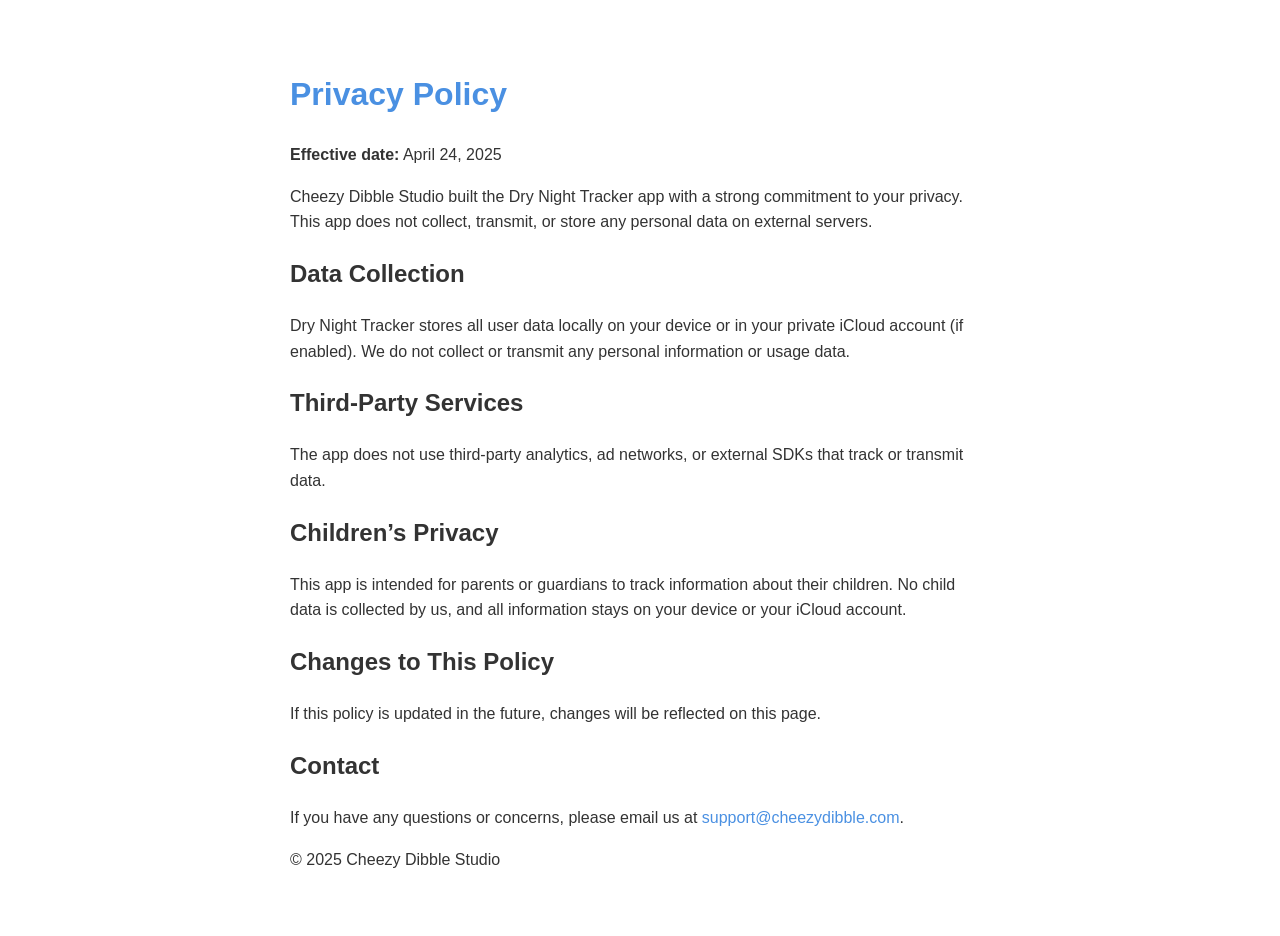
==== privacy.html @ c8c250da "Create privacy.html" ====
<!DOCTYPE html>
<html lang="en">
<head>
  <meta charset="UTF-8" />
  <title>Privacy Policy - Dry Night Tracker</title>
  <meta name="viewport" content="width=device-width, initial-scale=1.0" />
  <style>
    body {
      font-family: -apple-system, BlinkMacSystemFont, "Segoe UI", Roboto, Helvetica, Arial, sans-serif;
      max-width: 700px;
      margin: 2rem auto;
      padding: 1rem;
      line-height: 1.6;
      color: #333;
    }
    h1 {
      color: #4a90e2;
    }
    a {
      color: #4a90e2;
      text-decoration: none;
    }
  </style>
</head>
<body>
  <h1>Privacy Policy</h1>

  <p><strong>Effective date:</strong> April 24, 2025</p>

  <p>Cheezy Dibble Studio built the Dry Night Tracker app with a strong commitment to your privacy. This app does not collect, transmit, or store any personal data on external servers.</p>

  <h2>Data Collection</h2>
  <p>Dry Night Tracker stores all user data locally on your device or in your private iCloud account (if enabled). We do not collect or transmit any personal information or usage data.</p>

  <h2>Third-Party Services</h2>
  <p>The app does not use third-party analytics, ad networks, or external SDKs that track or transmit data.</p>

  <h2>Children’s Privacy</h2>
  <p>This app is intended for parents or guardians to track information about their children. No child data is collected by us, and all information stays on your device or your iCloud account.</p>

  <h2>Changes to This Policy</h2>
  <p>If this policy is updated in the future, changes will be reflected on this page.</p>

  <h2>Contact</h2>
  <p>If you have any questions or concerns, please email us at <a href="mailto:support@cheezydibble.com">support@cheezydibble.com</a>.</p>

  <p>© 2025 Cheezy Dibble Studio</p>
</body>
</html>
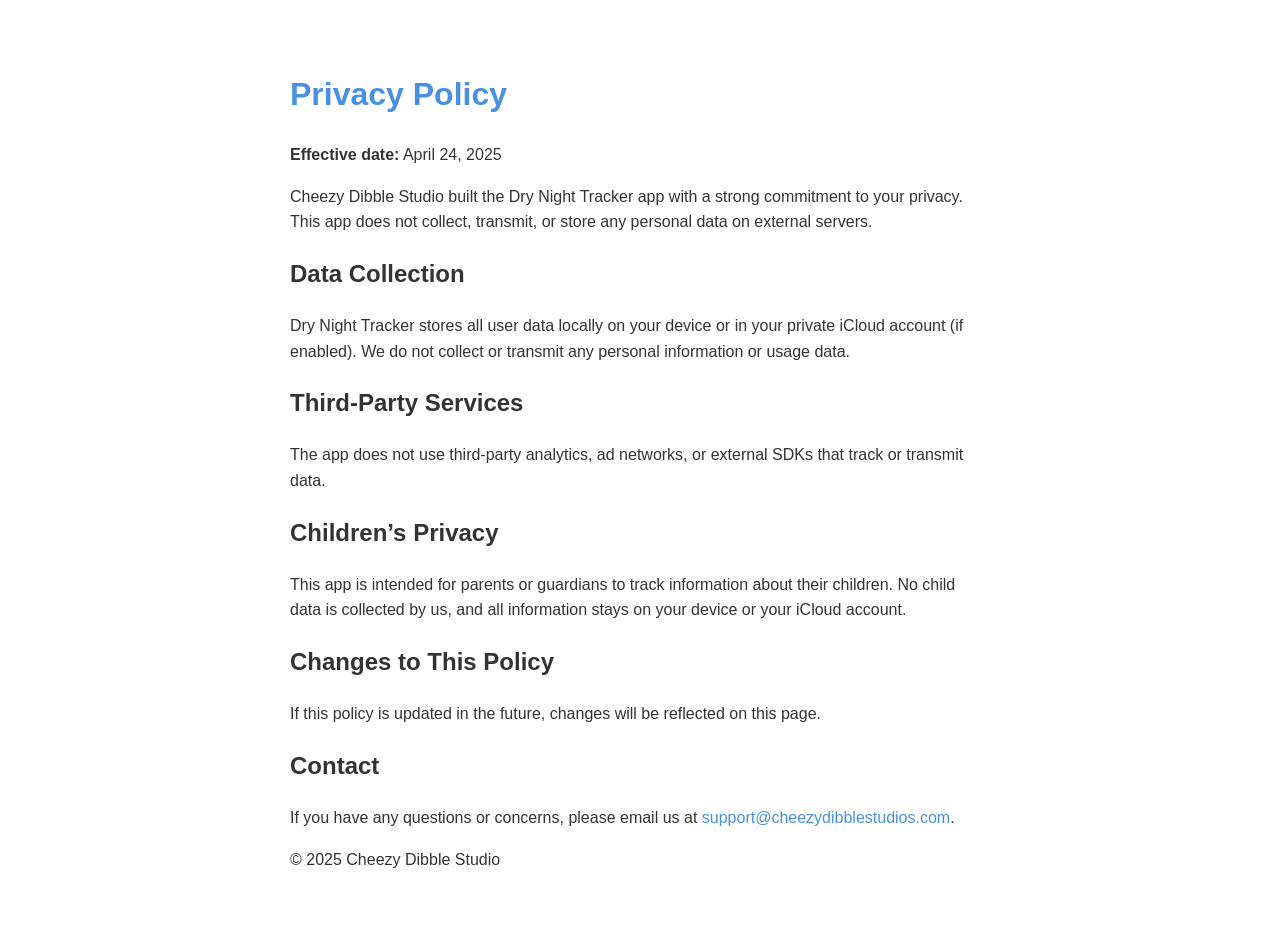
==== commit bc63b996: "Fix contact email in privacy policy" ====
--- a/privacy.html
+++ b/privacy.html
@@ -42,7 +42,7 @@
   <p>If this policy is updated in the future, changes will be reflected on this page.</p>
 
   <h2>Contact</h2>
-  <p>If you have any questions or concerns, please email us at <a href="mailto:support@cheezydibble.com">support@cheezydibble.com</a>.</p>
+  <p>If you have any questions or concerns, please email us at <a href="mailto:support@cheezydibblestudios.com">support@cheezydibblestudios.com</a>.</p>
 
   <p>© 2025 Cheezy Dibble Studio</p>
 </body>
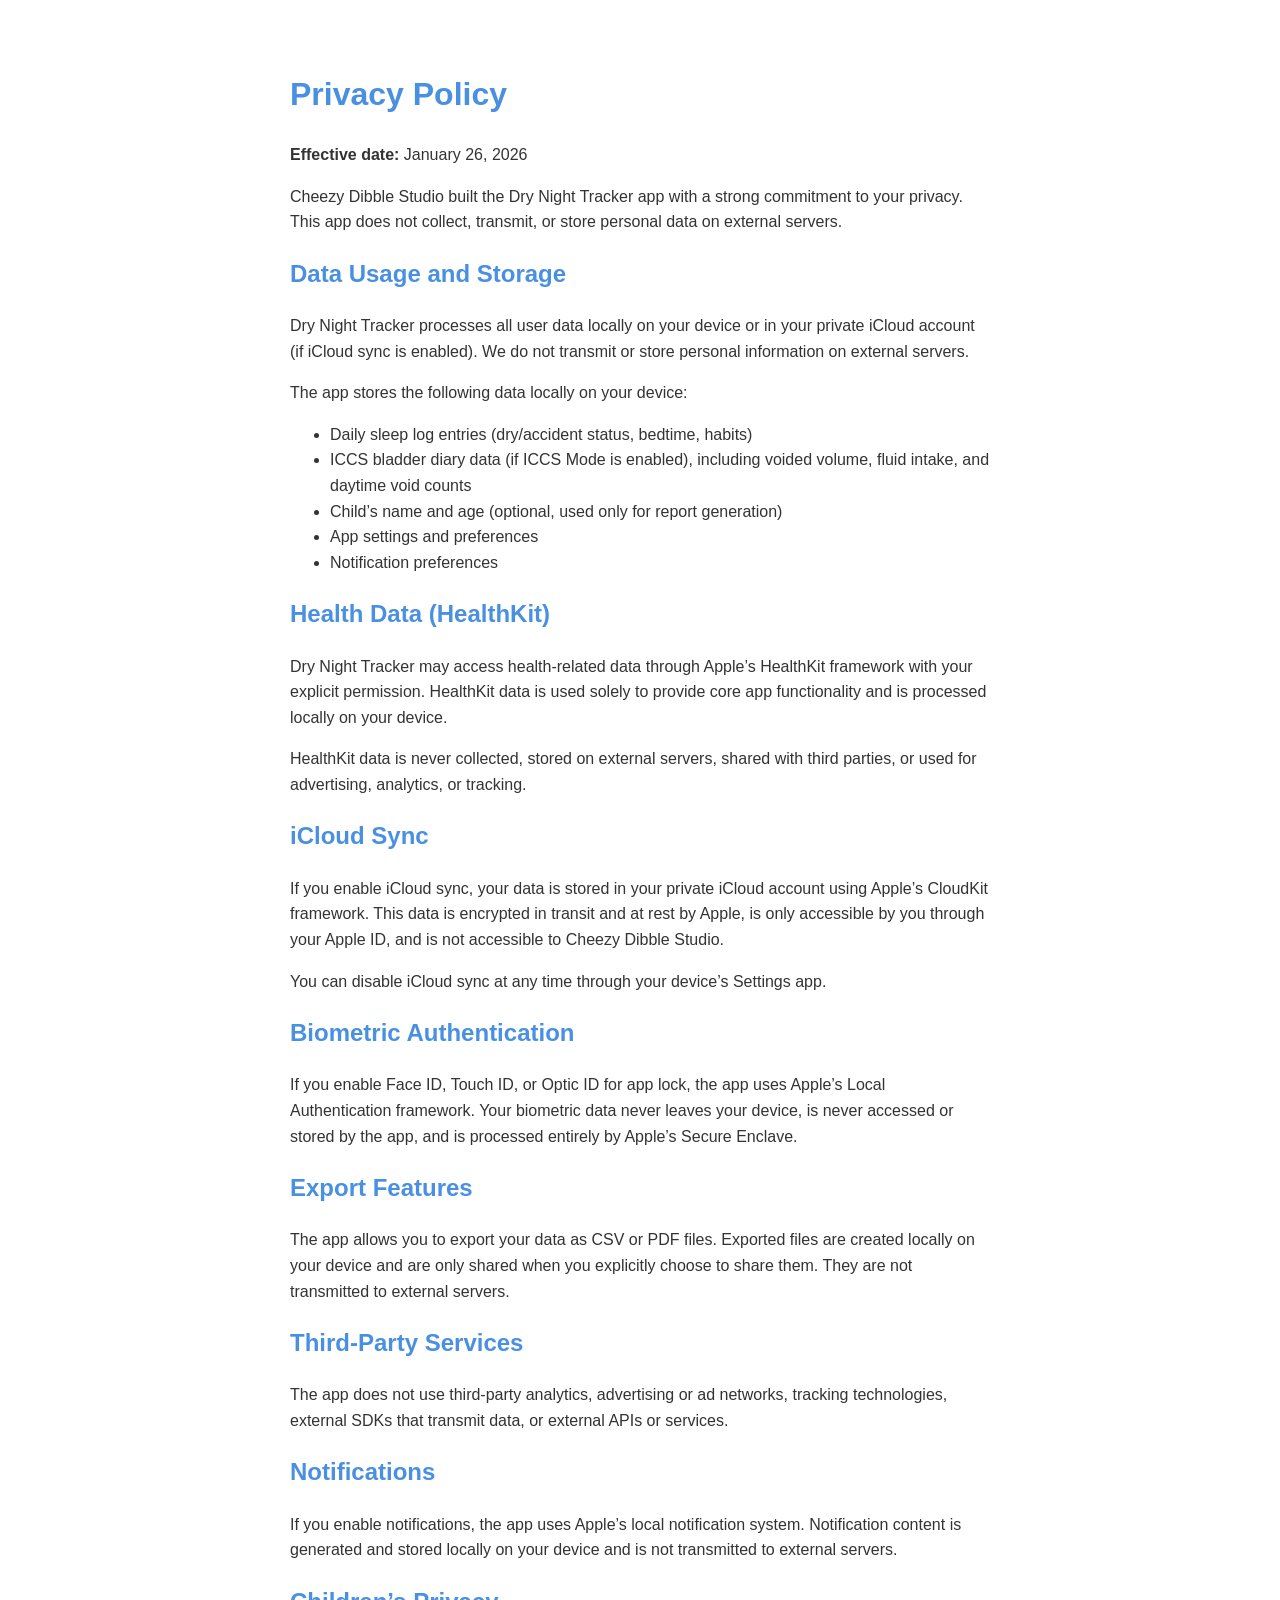
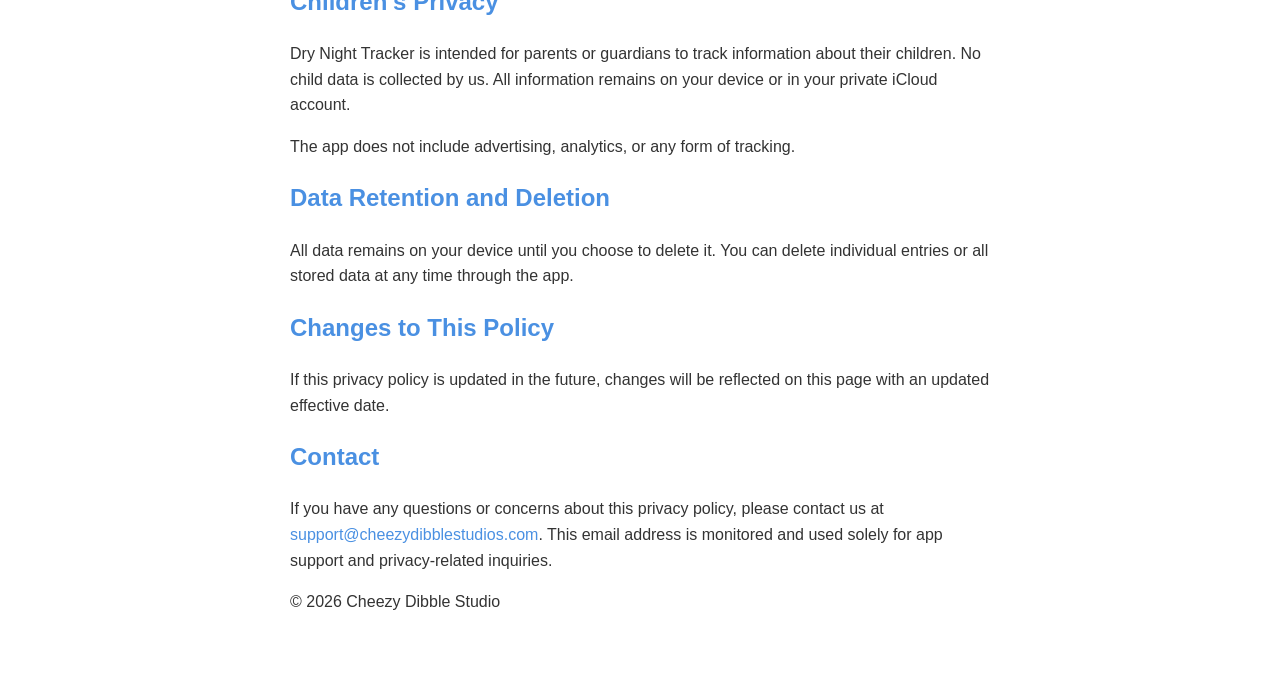
==== commit 84a9ff8a: "Update privacy.html 	•	✅ HealthKit disclosure now explicit and correct 	•	✅ Language matches App St" ====
--- a/privacy.html
+++ b/privacy.html
@@ -13,7 +13,7 @@
       line-height: 1.6;
       color: #333;
     }
-    h1 {
+    h1, h2 {
       color: #4a90e2;
     }
     a {
@@ -23,27 +23,105 @@
   </style>
 </head>
 <body>
+
   <h1>Privacy Policy</h1>
 
-  <p><strong>Effective date:</strong> April 24, 2025</p>
+  <p><strong>Effective date:</strong> January 26, 2026</p>
 
-  <p>Cheezy Dibble Studio built the Dry Night Tracker app with a strong commitment to your privacy. This app does not collect, transmit, or store any personal data on external servers.</p>
+  <p>
+    Cheezy Dibble Studio built the Dry Night Tracker app with a strong commitment to your privacy.
+    This app does not collect, transmit, or store personal data on external servers.
+  </p>
 
-  <h2>Data Collection</h2>
-  <p>Dry Night Tracker stores all user data locally on your device or in your private iCloud account (if enabled). We do not collect or transmit any personal information or usage data.</p>
+  <h2>Data Usage and Storage</h2>
+  <p>
+    Dry Night Tracker processes all user data locally on your device or in your private iCloud account
+    (if iCloud sync is enabled). We do not transmit or store personal information on external servers.
+  </p>
+
+  <p>The app stores the following data locally on your device:</p>
+  <ul>
+    <li>Daily sleep log entries (dry/accident status, bedtime, habits)</li>
+    <li>ICCS bladder diary data (if ICCS Mode is enabled), including voided volume, fluid intake, and daytime void counts</li>
+    <li>Child’s name and age (optional, used only for report generation)</li>
+    <li>App settings and preferences</li>
+    <li>Notification preferences</li>
+  </ul>
+
+  <h2>Health Data (HealthKit)</h2>
+  <p>
+    Dry Night Tracker may access health-related data through Apple’s HealthKit framework with your explicit permission.
+    HealthKit data is used solely to provide core app functionality and is processed locally on your device.
+  </p>
+  <p>
+    HealthKit data is never collected, stored on external servers, shared with third parties,
+    or used for advertising, analytics, or tracking.
+  </p>
+
+  <h2>iCloud Sync</h2>
+  <p>
+    If you enable iCloud sync, your data is stored in your private iCloud account using Apple’s CloudKit framework.
+    This data is encrypted in transit and at rest by Apple, is only accessible by you through your Apple ID,
+    and is not accessible to Cheezy Dibble Studio.
+  </p>
+  <p>
+    You can disable iCloud sync at any time through your device’s Settings app.
+  </p>
+
+  <h2>Biometric Authentication</h2>
+  <p>
+    If you enable Face ID, Touch ID, or Optic ID for app lock, the app uses Apple’s Local Authentication framework.
+    Your biometric data never leaves your device, is never accessed or stored by the app,
+    and is processed entirely by Apple’s Secure Enclave.
+  </p>
+
+  <h2>Export Features</h2>
+  <p>
+    The app allows you to export your data as CSV or PDF files. Exported files are created locally on your device
+    and are only shared when you explicitly choose to share them. They are not transmitted to external servers.
+  </p>
 
   <h2>Third-Party Services</h2>
-  <p>The app does not use third-party analytics, ad networks, or external SDKs that track or transmit data.</p>
+  <p>
+    The app does not use third-party analytics, advertising or ad networks, tracking technologies,
+    external SDKs that transmit data, or external APIs or services.
+  </p>
+
+  <h2>Notifications</h2>
+  <p>
+    If you enable notifications, the app uses Apple’s local notification system.
+    Notification content is generated and stored locally on your device and is not transmitted to external servers.
+  </p>
 
   <h2>Children’s Privacy</h2>
-  <p>This app is intended for parents or guardians to track information about their children. No child data is collected by us, and all information stays on your device or your iCloud account.</p>
+  <p>
+    Dry Night Tracker is intended for parents or guardians to track information about their children.
+    No child data is collected by us. All information remains on your device or in your private iCloud account.
+  </p>
+  <p>
+    The app does not include advertising, analytics, or any form of tracking.
+  </p>
+
+  <h2>Data Retention and Deletion</h2>
+  <p>
+    All data remains on your device until you choose to delete it.
+    You can delete individual entries or all stored data at any time through the app.
+  </p>
 
   <h2>Changes to This Policy</h2>
-  <p>If this policy is updated in the future, changes will be reflected on this page.</p>
+  <p>
+    If this privacy policy is updated in the future, changes will be reflected on this page
+    with an updated effective date.
+  </p>
 
   <h2>Contact</h2>
-  <p>If you have any questions or concerns, please email us at <a href="mailto:support@cheezydibblestudios.com">support@cheezydibblestudios.com</a>.</p>
+  <p>
+    If you have any questions or concerns about this privacy policy, please contact us at
+    <a href="mailto:support@cheezydibblestudios.com">support@cheezydibblestudios.com</a>.
+    This email address is monitored and used solely for app support and privacy-related inquiries.
+  </p>
 
-  <p>© 2025 Cheezy Dibble Studio</p>
+  <p>© 2026 Cheezy Dibble Studio</p>
+
 </body>
 </html>
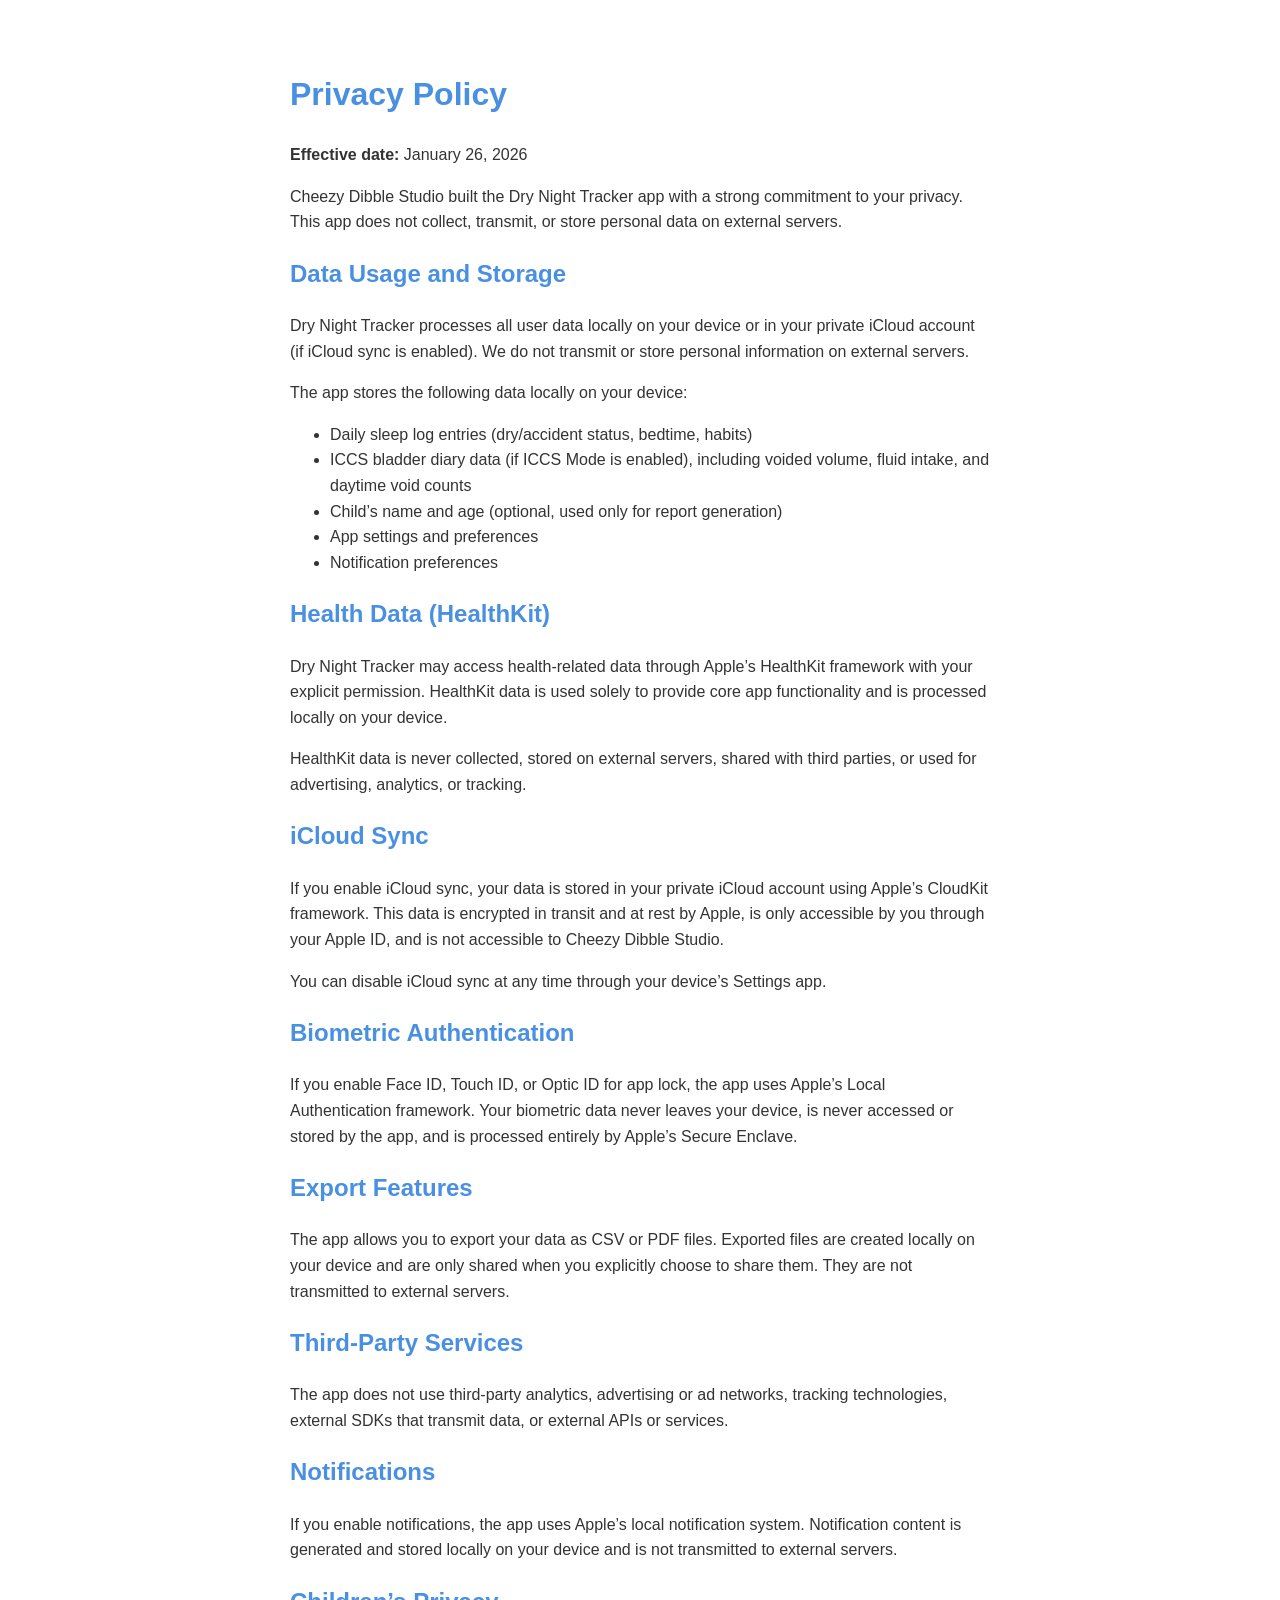
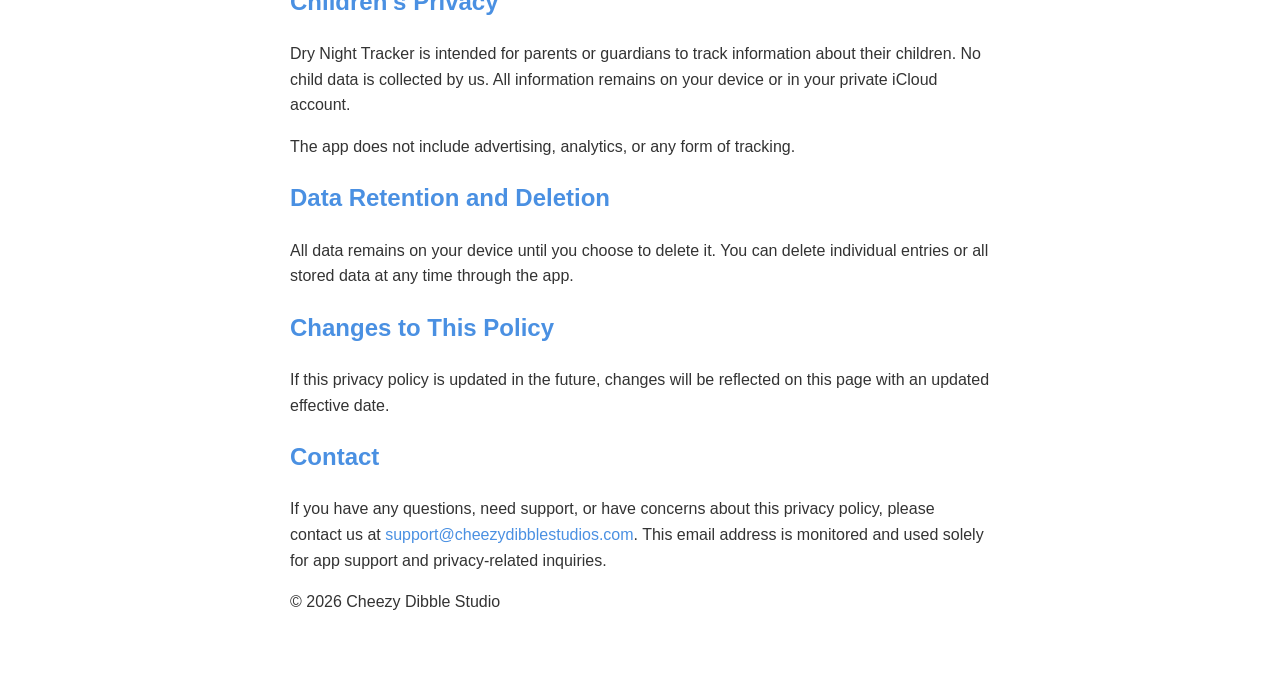
==== commit 9cdffbf3: "Update privacy.html Tweak Contact wording" ====
--- a/privacy.html
+++ b/privacy.html
@@ -116,7 +116,7 @@
 
   <h2>Contact</h2>
   <p>
-    If you have any questions or concerns about this privacy policy, please contact us at
+    If you have any questions, need support, or have concerns about this privacy policy, please contact us at
     <a href="mailto:support@cheezydibblestudios.com">support@cheezydibblestudios.com</a>.
     This email address is monitored and used solely for app support and privacy-related inquiries.
   </p>
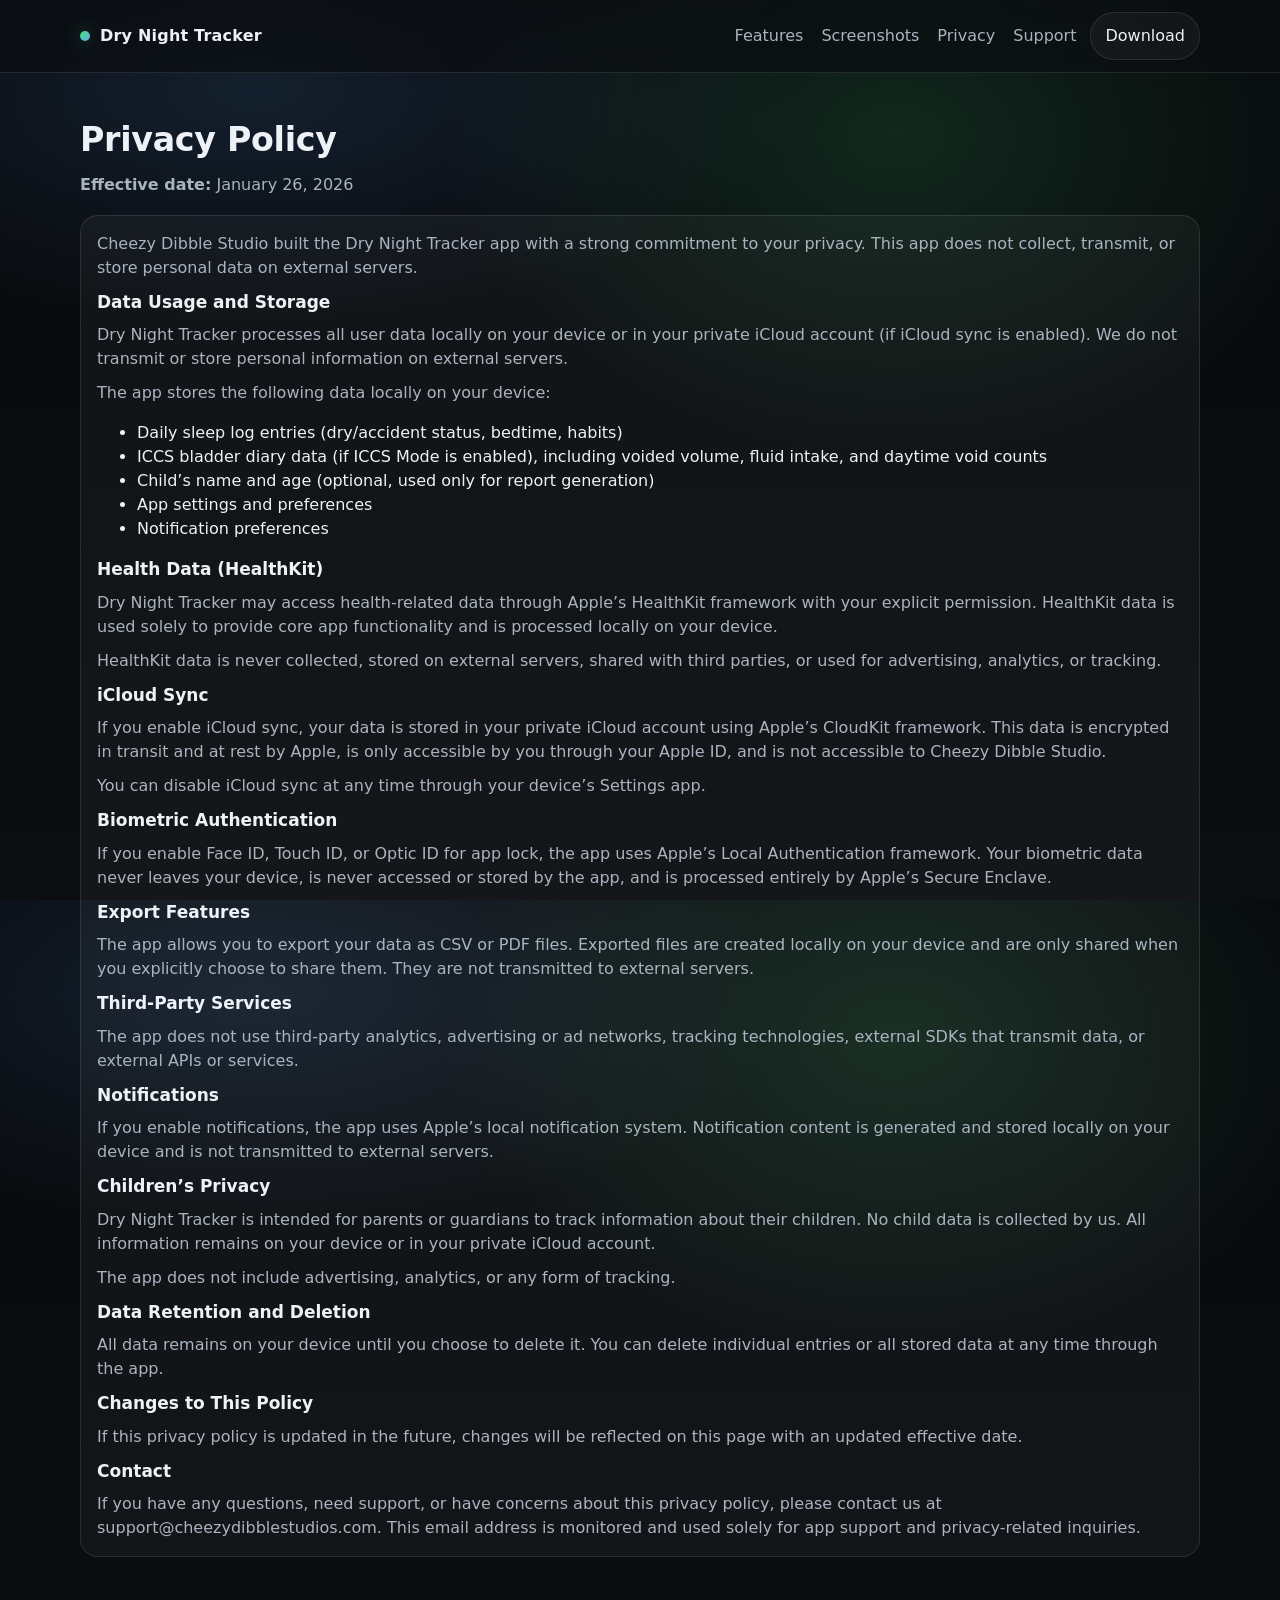
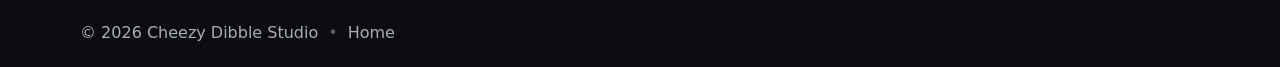
==== commit cb58e86c: "Update privacy.html Match theme" ====
--- a/privacy.html
+++ b/privacy.html
@@ -1,127 +1,148 @@
-<!DOCTYPE html>
+<!doctype html>
 <html lang="en">
 <head>
-  <meta charset="UTF-8" />
-  <title>Privacy Policy - Dry Night Tracker</title>
-  <meta name="viewport" content="width=device-width, initial-scale=1.0" />
-  <style>
-    body {
-      font-family: -apple-system, BlinkMacSystemFont, "Segoe UI", Roboto, Helvetica, Arial, sans-serif;
-      max-width: 700px;
-      margin: 2rem auto;
-      padding: 1rem;
-      line-height: 1.6;
-      color: #333;
-    }
-    h1, h2 {
-      color: #4a90e2;
-    }
-    a {
-      color: #4a90e2;
-      text-decoration: none;
-    }
-  </style>
+  <meta charset="utf-8" />
+  <title>Privacy Policy — Dry Night Tracker</title>
+  <meta name="viewport" content="width=device-width,initial-scale=1" />
+  <meta name="description" content="Privacy Policy for Dry Night Tracker" />
+  <link rel="stylesheet" href="styles.css" />
 </head>
+
 <body>
+  <!-- Navigation -->
+  <header class="nav">
+    <div class="container nav-inner">
+      <a class="brand" href="index.html" aria-label="Dry Night Tracker home">
+        <span class="brand-dot"></span>
+        <span>Dry Night Tracker</span>
+      </a>
 
-  <h1>Privacy Policy</h1>
+      <nav class="nav-links" aria-label="Primary">
+        <a href="index.html#features">Features</a>
+        <a href="index.html#screenshots">Screenshots</a>
+        <a href="privacy.html">Privacy</a>
+        <a href="index.html#support">Support</a>
+      </nav>
 
-  <p><strong>Effective date:</strong> January 26, 2026</p>
+      <a class="ghost small" href="index.html#download">Download</a>
+    </div>
+  </header>
 
-  <p>
-    Cheezy Dibble Studio built the Dry Night Tracker app with a strong commitment to your privacy.
-    This app does not collect, transmit, or store personal data on external servers.
-  </p>
+  <!-- Main content -->
+  <main class="section">
+    <div class="container">
+      <div class="section-head">
+        <h2>Privacy Policy</h2>
+        <p><strong>Effective date:</strong> January 26, 2026</p>
+      </div>
 
-  <h2>Data Usage and Storage</h2>
-  <p>
-    Dry Night Tracker processes all user data locally on your device or in your private iCloud account
-    (if iCloud sync is enabled). We do not transmit or store personal information on external servers.
-  </p>
+      <div class="panel">
+        <p>
+          Cheezy Dibble Studio built the Dry Night Tracker app with a strong commitment to your privacy.
+          This app does not collect, transmit, or store personal data on external servers.
+        </p>
 
-  <p>The app stores the following data locally on your device:</p>
-  <ul>
-    <li>Daily sleep log entries (dry/accident status, bedtime, habits)</li>
-    <li>ICCS bladder diary data (if ICCS Mode is enabled), including voided volume, fluid intake, and daytime void counts</li>
-    <li>Child’s name and age (optional, used only for report generation)</li>
-    <li>App settings and preferences</li>
-    <li>Notification preferences</li>
-  </ul>
+        <h3>Data Usage and Storage</h3>
+        <p>
+          Dry Night Tracker processes all user data locally on your device or in your private iCloud account
+          (if iCloud sync is enabled). We do not transmit or store personal information on external servers.
+        </p>
 
-  <h2>Health Data (HealthKit)</h2>
-  <p>
-    Dry Night Tracker may access health-related data through Apple’s HealthKit framework with your explicit permission.
-    HealthKit data is used solely to provide core app functionality and is processed locally on your device.
-  </p>
-  <p>
-    HealthKit data is never collected, stored on external servers, shared with third parties,
-    or used for advertising, analytics, or tracking.
-  </p>
+        <p>The app stores the following data locally on your device:</p>
+        <ul>
+          <li>Daily sleep log entries (dry/accident status, bedtime, habits)</li>
+          <li>ICCS bladder diary data (if ICCS Mode is enabled), including voided volume, fluid intake, and daytime void counts</li>
+          <li>Child’s name and age (optional, used only for report generation)</li>
+          <li>App settings and preferences</li>
+          <li>Notification preferences</li>
+        </ul>
 
-  <h2>iCloud Sync</h2>
-  <p>
-    If you enable iCloud sync, your data is stored in your private iCloud account using Apple’s CloudKit framework.
-    This data is encrypted in transit and at rest by Apple, is only accessible by you through your Apple ID,
-    and is not accessible to Cheezy Dibble Studio.
-  </p>
-  <p>
-    You can disable iCloud sync at any time through your device’s Settings app.
-  </p>
+        <h3>Health Data (HealthKit)</h3>
+        <p>
+          Dry Night Tracker may access health-related data through Apple’s HealthKit framework with your explicit permission.
+          HealthKit data is used solely to provide core app functionality and is processed locally on your device.
+        </p>
+        <p>
+          HealthKit data is never collected, stored on external servers, shared with third parties,
+          or used for advertising, analytics, or tracking.
+        </p>
 
-  <h2>Biometric Authentication</h2>
-  <p>
-    If you enable Face ID, Touch ID, or Optic ID for app lock, the app uses Apple’s Local Authentication framework.
-    Your biometric data never leaves your device, is never accessed or stored by the app,
-    and is processed entirely by Apple’s Secure Enclave.
-  </p>
+        <h3>iCloud Sync</h3>
+        <p>
+          If you enable iCloud sync, your data is stored in your private iCloud account using Apple’s CloudKit framework.
+          This data is encrypted in transit and at rest by Apple, is only accessible by you through your Apple ID,
+          and is not accessible to Cheezy Dibble Studio.
+        </p>
+        <p>
+          You can disable iCloud sync at any time through your device’s Settings app.
+        </p>
 
-  <h2>Export Features</h2>
-  <p>
-    The app allows you to export your data as CSV or PDF files. Exported files are created locally on your device
-    and are only shared when you explicitly choose to share them. They are not transmitted to external servers.
-  </p>
+        <h3>Biometric Authentication</h3>
+        <p>
+          If you enable Face ID, Touch ID, or Optic ID for app lock, the app uses Apple’s Local Authentication framework.
+          Your biometric data never leaves your device, is never accessed or stored by the app,
+          and is processed entirely by Apple’s Secure Enclave.
+        </p>
 
-  <h2>Third-Party Services</h2>
-  <p>
-    The app does not use third-party analytics, advertising or ad networks, tracking technologies,
-    external SDKs that transmit data, or external APIs or services.
-  </p>
+        <h3>Export Features</h3>
+        <p>
+          The app allows you to export your data as CSV or PDF files. Exported files are created locally on your device
+          and are only shared when you explicitly choose to share them. They are not transmitted to external servers.
+        </p>
 
-  <h2>Notifications</h2>
-  <p>
-    If you enable notifications, the app uses Apple’s local notification system.
-    Notification content is generated and stored locally on your device and is not transmitted to external servers.
-  </p>
+        <h3>Third-Party Services</h3>
+        <p>
+          The app does not use third-party analytics, advertising or ad networks, tracking technologies,
+          external SDKs that transmit data, or external APIs or services.
+        </p>
 
-  <h2>Children’s Privacy</h2>
-  <p>
-    Dry Night Tracker is intended for parents or guardians to track information about their children.
-    No child data is collected by us. All information remains on your device or in your private iCloud account.
-  </p>
-  <p>
-    The app does not include advertising, analytics, or any form of tracking.
-  </p>
+        <h3>Notifications</h3>
+        <p>
+          If you enable notifications, the app uses Apple’s local notification system.
+          Notification content is generated and stored locally on your device and is not transmitted to external servers.
+        </p>
 
-  <h2>Data Retention and Deletion</h2>
-  <p>
-    All data remains on your device until you choose to delete it.
-    You can delete individual entries or all stored data at any time through the app.
-  </p>
+        <h3>Children’s Privacy</h3>
+        <p>
+          Dry Night Tracker is intended for parents or guardians to track information about their children.
+          No child data is collected by us. All information remains on your device or in your private iCloud account.
+        </p>
+        <p>
+          The app does not include advertising, analytics, or any form of tracking.
+        </p>
 
-  <h2>Changes to This Policy</h2>
-  <p>
-    If this privacy policy is updated in the future, changes will be reflected on this page
-    with an updated effective date.
-  </p>
+        <h3>Data Retention and Deletion</h3>
+        <p>
+          All data remains on your device until you choose to delete it.
+          You can delete individual entries or all stored data at any time through the app.
+        </p>
 
-  <h2>Contact</h2>
-  <p>
-    If you have any questions, need support, or have concerns about this privacy policy, please contact us at
-    <a href="mailto:support@cheezydibblestudios.com">support@cheezydibblestudios.com</a>.
-    This email address is monitored and used solely for app support and privacy-related inquiries.
-  </p>
+        <h3>Changes to This Policy</h3>
+        <p>
+          If this privacy policy is updated in the future, changes will be reflected on this page
+          with an updated effective date.
+        </p>
 
-  <p>© 2026 Cheezy Dibble Studio</p>
+        <h3>Contact</h3>
+        <p>
+          If you have any questions, need support, or have concerns about this privacy policy,
+          please contact us at
+          <a href="mailto:support@cheezydibblestudios.com">support@cheezydibblestudios.com</a>.
+          This email address is monitored and used solely for app support and privacy-related inquiries.
+        </p>
+      </div>
+    </div>
+  </main>
 
+  <!-- Footer -->
+  <footer class="footer">
+    <div class="container footer-inner">
+      <span>© 2026 Cheezy Dibble Studio</span>
+      <span class="sep">•</span>
+      <a href="index.html">Home</a>
+    </div>
+  </footer>
+
+  <script src="script.js"></script>
 </body>
 </html>
--- a/styles.css
+++ b/styles.css
@@ -0,0 +1,306 @@
+:root{
+  --bg:#0b0d10;
+  --panel:#12161c;
+  --panel2:#0f1318;
+  --text:#eef2f7;
+  --muted:#a9b4c0;
+  --border:rgba(255,255,255,.10);
+  --accent:#4ade80; /* calm green */
+  --accent2:#60a5fa; /* soft blue */
+  --shadow: 0 18px 60px rgba(0,0,0,.45);
+  --radius: 18px;
+}
+
+*{ box-sizing:border-box; }
+html,body{ height:100%; }
+body{
+  margin:0;
+  font: 16px/1.5 ui-sans-serif, system-ui, -apple-system, Segoe UI, Roboto, Helvetica, Arial, "Apple Color Emoji","Segoe UI Emoji";
+  color:var(--text);
+  background:
+    radial-gradient(900px 400px at 20% 10%, rgba(96,165,250,.14), transparent 60%),
+    radial-gradient(700px 500px at 70% 15%, rgba(74,222,128,.14), transparent 65%),
+    linear-gradient(180deg, #07090c, var(--bg));
+}
+
+a{ color:inherit; text-decoration:none; }
+a:hover{ text-decoration:underline; text-underline-offset:3px; }
+
+.container{
+  width:min(1120px, 92vw);
+  margin:0 auto;
+}
+
+.nav{
+  position:sticky;
+  top:0;
+  z-index:50;
+  backdrop-filter: blur(14px);
+  background: rgba(11,13,16,.65);
+  border-bottom:1px solid var(--border);
+}
+.nav-inner{
+  display:flex;
+  align-items:center;
+  gap:14px;
+  padding:12px 0;
+}
+.brand{
+  display:flex;
+  align-items:center;
+  gap:10px;
+  font-weight:650;
+  letter-spacing:.2px;
+}
+.brand-dot{
+  width:10px;height:10px;border-radius:50%;
+  background: radial-gradient(circle at 30% 30%, var(--accent), var(--accent2));
+  box-shadow: 0 0 18px rgba(74,222,128,.35);
+}
+.nav-links{
+  margin-left:auto;
+  display:flex;
+  gap:18px;
+}
+.nav-links a{ color:var(--muted); }
+.nav-links a:hover{ color:var(--text); text-decoration:none; }
+
+.cta{
+  display:inline-flex;
+  align-items:center;
+  justify-content:center;
+  padding:11px 14px;
+  border-radius:999px;
+  background: linear-gradient(135deg, rgba(74,222,128,.95), rgba(96,165,250,.95));
+  color:#081018;
+  font-weight:700;
+  box-shadow: 0 18px 50px rgba(74,222,128,.16);
+  border:1px solid rgba(255,255,255,.12);
+}
+.cta.small{ padding:9px 12px; margin-left:10px; }
+
+.ghost{
+  display:inline-flex;
+  align-items:center;
+  justify-content:center;
+  padding:11px 14px;
+  border-radius:999px;
+  border:1px solid var(--border);
+  background: rgba(255,255,255,.04);
+  color:var(--text);
+}
+.ghost:hover{ background: rgba(255,255,255,.06); text-decoration:none; }
+
+.menu{
+  display:none;
+  margin-left:6px;
+  background:transparent;
+  border:1px solid var(--border);
+  border-radius:12px;
+  padding:10px;
+  cursor:pointer;
+}
+.menu span{
+  display:block;
+  width:18px;height:2px;
+  background:rgba(255,255,255,.75);
+  margin:3px 0;
+}
+
+.mobile{
+  border-top:1px solid var(--border);
+  padding:10px 0 16px;
+}
+.mobile a{
+  display:block;
+  padding:12px 0;
+  color:var(--muted);
+}
+.mobile a.cta{ width:fit-content; margin-top:8px; }
+
+.hero{
+  padding:54px 0 26px;
+}
+.hero-grid{
+  display:grid;
+  grid-template-columns: 1.05fr .95fr;
+  gap:34px;
+  align-items:center;
+}
+h1{
+  margin:0 0 10px;
+  font-size: clamp(30px, 3.7vw, 52px);
+  line-height:1.05;
+  letter-spacing:-.6px;
+}
+.sub{
+  margin:0 0 18px;
+  color:var(--muted);
+  font-size: 18px;
+  max-width: 54ch;
+}
+.hero-actions{
+  display:flex;
+  gap:12px;
+  flex-wrap:wrap;
+  margin:18px 0 18px;
+}
+.bullets{
+  margin:0;
+  padding-left:18px;
+  color:var(--muted);
+}
+.bullets li{ margin:6px 0; }
+
+.hero-media{
+  display:grid;
+  gap:14px;
+  justify-items:end;
+}
+.device{
+  width:min(430px, 100%);
+  border-radius: 28px;
+  background: rgba(255,255,255,.03);
+  border:1px solid var(--border);
+  box-shadow: var(--shadow);
+  padding:12px;
+}
+.device img{
+  display:block;
+  width:100%;
+  height:auto;
+  border-radius: 20px;
+}
+.device.secondary{
+  width:min(430px, 92%);
+  opacity:.92;
+  transform: translateY(-4px);
+}
+
+.section{
+  padding:42px 0;
+}
+.section.alt{
+  background: linear-gradient(180deg, rgba(255,255,255,.03), rgba(255,255,255,.01));
+  border-top:1px solid var(--border);
+  border-bottom:1px solid var(--border);
+}
+.section-head{
+  margin-bottom:18px;
+}
+.section-head h2{
+  margin:0 0 8px;
+  font-size: clamp(22px, 2.6vw, 34px);
+  letter-spacing:-.3px;
+}
+.section-head p{
+  margin:0;
+  color:var(--muted);
+  max-width: 70ch;
+}
+
+.cards{
+  display:grid;
+  grid-template-columns: repeat(3, 1fr);
+  gap:14px;
+  margin-top:18px;
+}
+.card{
+  background: rgba(255,255,255,.04);
+  border:1px solid var(--border);
+  border-radius: var(--radius);
+  padding:16px;
+}
+.card h3{ margin:0 0 6px; font-size: 17px; }
+.card p{ margin:0; color:var(--muted); }
+
+.gallery{
+  display:grid;
+  grid-template-columns: repeat(5, 1fr);
+  gap:12px;
+  margin-top:18px;
+}
+figure{
+  margin:0;
+  background: rgba(255,255,255,.03);
+  border:1px solid var(--border);
+  border-radius: 16px;
+  padding:10px;
+}
+figure img{
+  width:100%;
+  height:auto;
+  border-radius: 12px;
+  display:block;
+}
+figcaption{
+  margin-top:8px;
+  color:var(--muted);
+  font-size: 13px;
+  text-align:center;
+}
+
+.two-col{
+  display:grid;
+  grid-template-columns: 1fr 1fr;
+  gap:14px;
+  margin-top:18px;
+}
+.panel{
+  background: rgba(255,255,255,.04);
+  border:1px solid var(--border);
+  border-radius: var(--radius);
+  padding:16px;
+}
+.panel h3{ margin:0 0 8px; font-size: 17px; }
+.panel p{ margin:0 0 10px; color:var(--muted); }
+.panel p:last-child{ margin-bottom:0; }
+
+.support{
+  display:grid;
+  grid-template-columns: 1fr 1fr;
+  gap:14px;
+  margin-top:18px;
+}
+.support ul{
+  margin:0;
+  padding-left:18px;
+  color:var(--muted);
+}
+.support li{ margin:8px 0; }
+
+.footer-cta{
+  margin-top:18px;
+  display:flex;
+  gap:12px;
+  flex-wrap:wrap;
+}
+
+.fine{ font-size: 13px; color: rgba(238,242,247,.68); }
+
+.footer{
+  padding:22px 0;
+}
+.footer-inner{
+  display:flex;
+  gap:10px;
+  align-items:center;
+  color: rgba(238,242,247,.70);
+}
+.sep{ opacity:.5; }
+
+@media (max-width: 980px){
+  .hero-grid{ grid-template-columns: 1fr; }
+  .hero-media{ justify-items:start; }
+  .gallery{ grid-template-columns: repeat(2, 1fr); }
+  .cards{ grid-template-columns: repeat(2, 1fr); }
+}
+@media (max-width: 640px){
+  .nav-links{ display:none; }
+  .cta.small{ display:none; }
+  .menu{ display:block; margin-left:auto; }
+  .cards{ grid-template-columns: 1fr; }
+  .two-col{ grid-template-columns: 1fr; }
+  .support{ grid-template-columns: 1fr; }
+  .gallery{ grid-template-columns: 1fr; }
+}
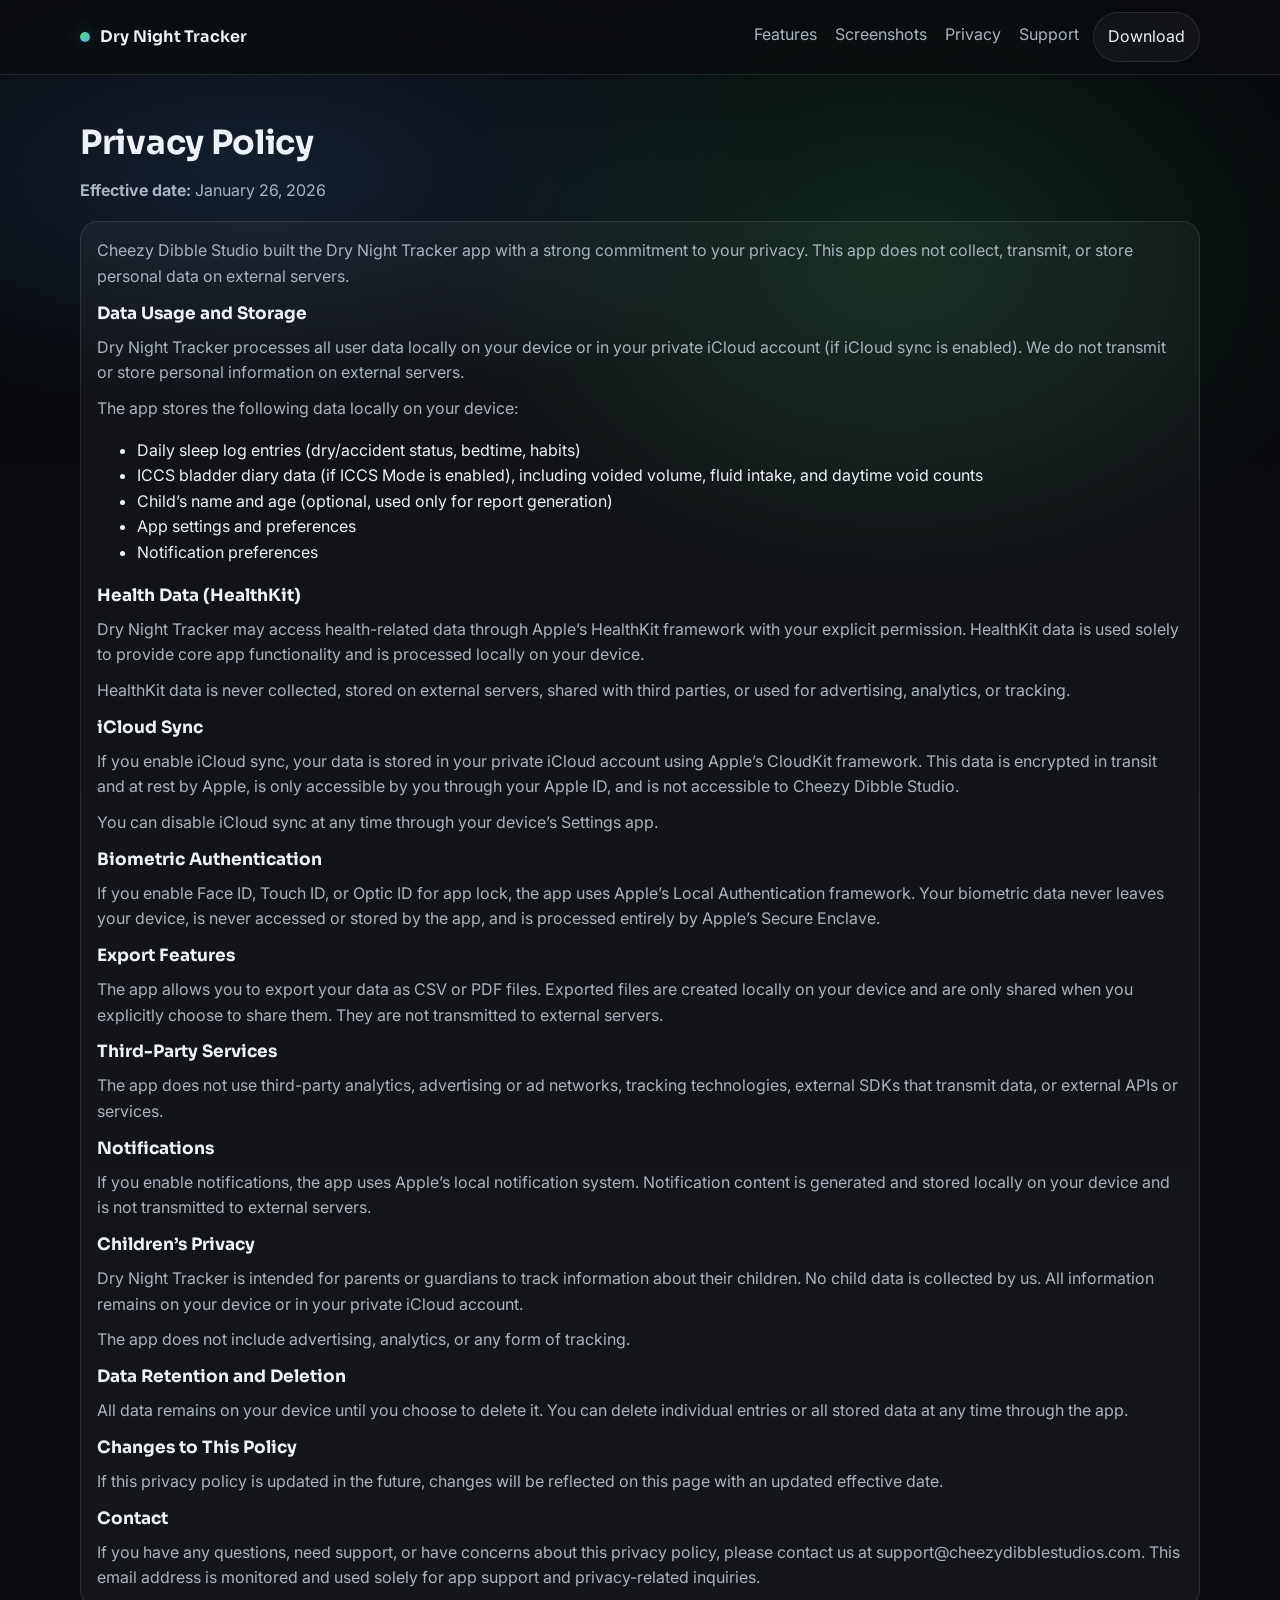
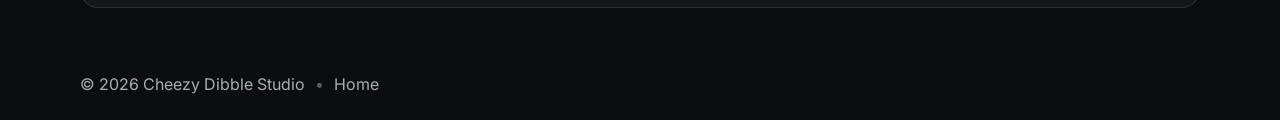
==== commit 5f2dbcaa: "Revamp landing page: device frames, fonts, FAQ, scrollspy, SEO - Add iPhone/iPad device-frame hero m" ====
--- a/privacy.html
+++ b/privacy.html
@@ -5,6 +5,10 @@
   <title>Privacy Policy — Dry Night Tracker</title>
   <meta name="viewport" content="width=device-width,initial-scale=1" />
   <meta name="description" content="Privacy Policy for Dry Night Tracker" />
+  <link rel="preconnect" href="https://fonts.googleapis.com">
+  <link rel="preconnect" href="https://fonts.gstatic.com" crossorigin>
+  <link rel="stylesheet" href="https://fonts.googleapis.com/css2?family=Inter:wght@400;500;600&family=Sora:wght@600;700;800&display=swap">
+  <meta name="theme-color" content="#0b0d10" />
   <link rel="stylesheet" href="styles.css" />
 </head>
 
--- a/styles.css
+++ b/styles.css
@@ -12,15 +12,28 @@
 }
 
 *{ box-sizing:border-box; }
-html,body{ height:100%; }
+html{
+  /* leave room for the sticky header when jumping to anchors */
+  scroll-padding-top: 76px;
+}
+@media (prefers-reduced-motion: no-preference){
+  html{ scroll-behavior: smooth; }
+}
 body{
+  min-height:100%;
   margin:0;
-  font: 16px/1.5 ui-sans-serif, system-ui, -apple-system, Segoe UI, Roboto, Helvetica, Arial, "Apple Color Emoji","Segoe UI Emoji";
+  font: 16px/1.6 "Inter", ui-sans-serif, system-ui, -apple-system, Segoe UI, Roboto, Helvetica, Arial, "Apple Color Emoji","Segoe UI Emoji";
+  -webkit-font-smoothing: antialiased;
   color:var(--text);
   background:
     radial-gradient(900px 400px at 20% 10%, rgba(96,165,250,.14), transparent 60%),
     radial-gradient(700px 500px at 70% 15%, rgba(74,222,128,.14), transparent 65%),
     linear-gradient(180deg, #07090c, var(--bg));
+}
+
+h1,h2,h3,.brand{
+  font-family: "Sora", ui-sans-serif, system-ui, -apple-system, Segoe UI, Roboto, sans-serif;
+  font-weight:700;
 }
 
 a{ color:inherit; text-decoration:none; }
@@ -62,8 +75,22 @@
   display:flex;
   gap:18px;
 }
-.nav-links a{ color:var(--muted); }
+.nav-links a{
+  position:relative;
+  color:var(--muted);
+  padding-bottom:4px;
+  transition: color .2s ease;
+}
 .nav-links a:hover{ color:var(--text); text-decoration:none; }
+.nav-links a.active{ color:var(--text); }
+.nav-links a.active::after{
+  content:"";
+  position:absolute;
+  left:0; right:0; bottom:-2px;
+  height:2px;
+  border-radius:2px;
+  background: linear-gradient(90deg, var(--accent), var(--accent2));
+}
 
 .cta{
   display:inline-flex;
@@ -91,6 +118,15 @@
 }
 .ghost:hover{ background: rgba(255,255,255,.06); text-decoration:none; }
 
+.badge-link{
+  display:inline-flex;
+  align-items:center;
+  border-radius:12px;
+  transition: transform .15s ease, filter .15s ease;
+}
+.badge-link:hover{ transform: translateY(-2px); filter: brightness(1.08); text-decoration:none; }
+.badge-link img{ display:block; height:52px; width:auto; }
+
 .menu{
   display:none;
   margin-left:6px;
@@ -145,6 +181,31 @@
   flex-wrap:wrap;
   margin:18px 0 18px;
 }
+.trust{
+  list-style:none;
+  margin:0 0 18px;
+  padding:0;
+  display:flex;
+  flex-wrap:wrap;
+  gap:8px 18px;
+}
+.trust li{
+  display:inline-flex;
+  align-items:center;
+  gap:7px;
+  color:var(--text);
+  font-size:14px;
+  font-weight:500;
+}
+.trust svg{
+  width:16px; height:16px;
+  fill:none;
+  stroke:var(--accent);
+  stroke-width:2.4;
+  stroke-linecap:round;
+  stroke-linejoin:round;
+}
+
 .bullets{
   margin:0;
   padding-left:18px;
@@ -153,28 +214,66 @@
 .bullets li{ margin:6px 0; }
 
 .hero-media{
-  display:grid;
-  gap:14px;
-  justify-items:end;
-}
-.device{
-  width:min(430px, 100%);
-  border-radius: 28px;
-  background: rgba(255,255,255,.03);
-  border:1px solid var(--border);
-  box-shadow: var(--shadow);
-  padding:12px;
-}
-.device img{
+  position:relative;
+  min-height:580px;
+  display:flex;
+  align-items:center;
+  justify-content:center;
+}
+
+/* iPhone frame */
+.phone{
+  position:relative;
+  z-index:3;
+  width:min(280px, 72%);
+  aspect-ratio: 1320 / 2868;
+  background: linear-gradient(155deg, #2a2f37, #0a0c10 58%);
+  border-radius: 46px;
+  padding:10px;
+  border:1px solid rgba(255,255,255,.14);
+  box-shadow: 0 40px 90px rgba(0,0,0,.6), inset 0 1px 0 rgba(255,255,255,.12);
+  transform: translateX(-8%);
+}
+.phone::before{ /* dynamic island */
+  content:"";
+  position:absolute;
+  top:18px; left:50%;
+  transform:translateX(-50%);
+  width:84px; height:24px;
+  background:#05070a;
+  border-radius:14px;
+  z-index:4;
+}
+.phone-screen{
+  width:100%; height:100%;
+  object-fit:cover;
+  border-radius:37px;
   display:block;
-  width:100%;
-  height:auto;
-  border-radius: 20px;
-}
-.device.secondary{
-  width:min(430px, 92%);
-  opacity:.92;
-  transform: translateY(-4px);
+  background:#0f1318;
+}
+
+/* iPad frame, sitting behind */
+.tablet{
+  position:absolute;
+  z-index:1;
+  right:-2%;
+  top:50%;
+  transform: translateY(-50%) rotate(6deg);
+  width:min(360px, 70%);
+  aspect-ratio: 2360 / 1640;
+  background: linear-gradient(155deg, #2a2f37, #0a0c10 58%);
+  border-radius: 26px;
+  padding:10px;
+  border:1px solid rgba(255,255,255,.12);
+  box-shadow: 0 30px 70px rgba(0,0,0,.5);
+  opacity:.96;
+}
+.tablet-screen{
+  width:100%; height:100%;
+  object-fit:cover;
+  border-radius:18px;
+  display:block;
+  background:#0f1318;
 }
 
 .section{
@@ -210,6 +309,32 @@
   border:1px solid var(--border);
   border-radius: var(--radius);
   padding:16px;
+}
+.card{
+  transition: transform .2s ease, border-color .2s ease, background .2s ease;
+}
+.card:hover{
+  transform: translateY(-4px);
+  border-color: rgba(255,255,255,.18);
+  background: rgba(255,255,255,.06);
+}
+.card-icon{
+  display:inline-flex;
+  align-items:center;
+  justify-content:center;
+  width:42px; height:42px;
+  margin-bottom:12px;
+  border-radius:12px;
+  background: linear-gradient(135deg, rgba(74,222,128,.18), rgba(96,165,250,.18));
+  border:1px solid rgba(255,255,255,.10);
+}
+.card-icon svg{
+  width:22px; height:22px;
+  fill:none;
+  stroke:#8fe7b6;
+  stroke-width:1.8;
+  stroke-linecap:round;
+  stroke-linejoin:round;
 }
 .card h3{ margin:0 0 6px; font-size: 17px; }
 .card p{ margin:0; color:var(--muted); }
@@ -240,6 +365,51 @@
   text-align:center;
 }
 
+.faq{
+  margin-top:18px;
+  display:grid;
+  gap:12px;
+}
+.faq details{
+  background: rgba(255,255,255,.04);
+  border:1px solid var(--border);
+  border-radius: var(--radius);
+  padding:4px 18px;
+  transition: border-color .2s ease, background .2s ease;
+}
+.faq details[open]{
+  border-color: rgba(255,255,255,.18);
+  background: rgba(255,255,255,.06);
+}
+.faq summary{
+  list-style:none;
+  cursor:pointer;
+  padding:14px 0;
+  font-family:"Sora", ui-sans-serif, system-ui, sans-serif;
+  font-weight:600;
+  font-size:16px;
+  display:flex;
+  align-items:center;
+  justify-content:space-between;
+  gap:12px;
+}
+.faq summary::-webkit-details-marker{ display:none; }
+.faq summary::after{
+  content:"+";
+  font-weight:400;
+  font-size:22px;
+  line-height:1;
+  color:var(--accent);
+  transition: transform .2s ease;
+}
+.faq details[open] summary::after{ content:"−"; }
+.faq p{
+  margin:0;
+  padding:0 0 16px;
+  color:var(--muted);
+  max-width:72ch;
+}
+
 .two-col{
   display:grid;
   grid-template-columns: 1fr 1fr;
@@ -289,16 +459,44 @@
 }
 .sep{ opacity:.5; }
 
+/* Scroll reveal */
+.reveal{
+  opacity:0;
+  transform: translateY(18px);
+  transition: opacity .6s ease, transform .6s ease;
+}
+.reveal.in{ opacity:1; transform:none; }
+@media (prefers-reduced-motion: reduce){
+  .reveal, .reveal.in{
+    opacity:1 !important;
+    transform:none !important;
+    transition:none !important;
+  }
+}
+
 @media (max-width: 980px){
   .hero-grid{ grid-template-columns: 1fr; }
-  .hero-media{ justify-items:start; }
+  .hero-media{ min-height:520px; }
+  .tablet{ display:none; }
+  .phone{ transform:none; }
   .gallery{ grid-template-columns: repeat(2, 1fr); }
   .cards{ grid-template-columns: repeat(2, 1fr); }
 }
 @media (max-width: 640px){
-  .nav-links{ display:none; }
-  .cta.small{ display:none; }
-  .menu{ display:block; margin-left:auto; }
+  .nav-inner{ flex-wrap:wrap; row-gap:8px; }
+  .nav-links{
+    order:3;
+    flex-basis:100%;
+    margin-left:0;
+    justify-content:center;
+    flex-wrap:wrap;
+    gap:8px 16px;
+    font-size:14px;
+  }
+  .cta.small{ margin-left:auto; }
+  .menu{ display:none; }
+  .hero-media{ min-height:480px; }
+  .phone{ width:min(250px, 78%); }
   .cards{ grid-template-columns: 1fr; }
   .two-col{ grid-template-columns: 1fr; }
   .support{ grid-template-columns: 1fr; }
